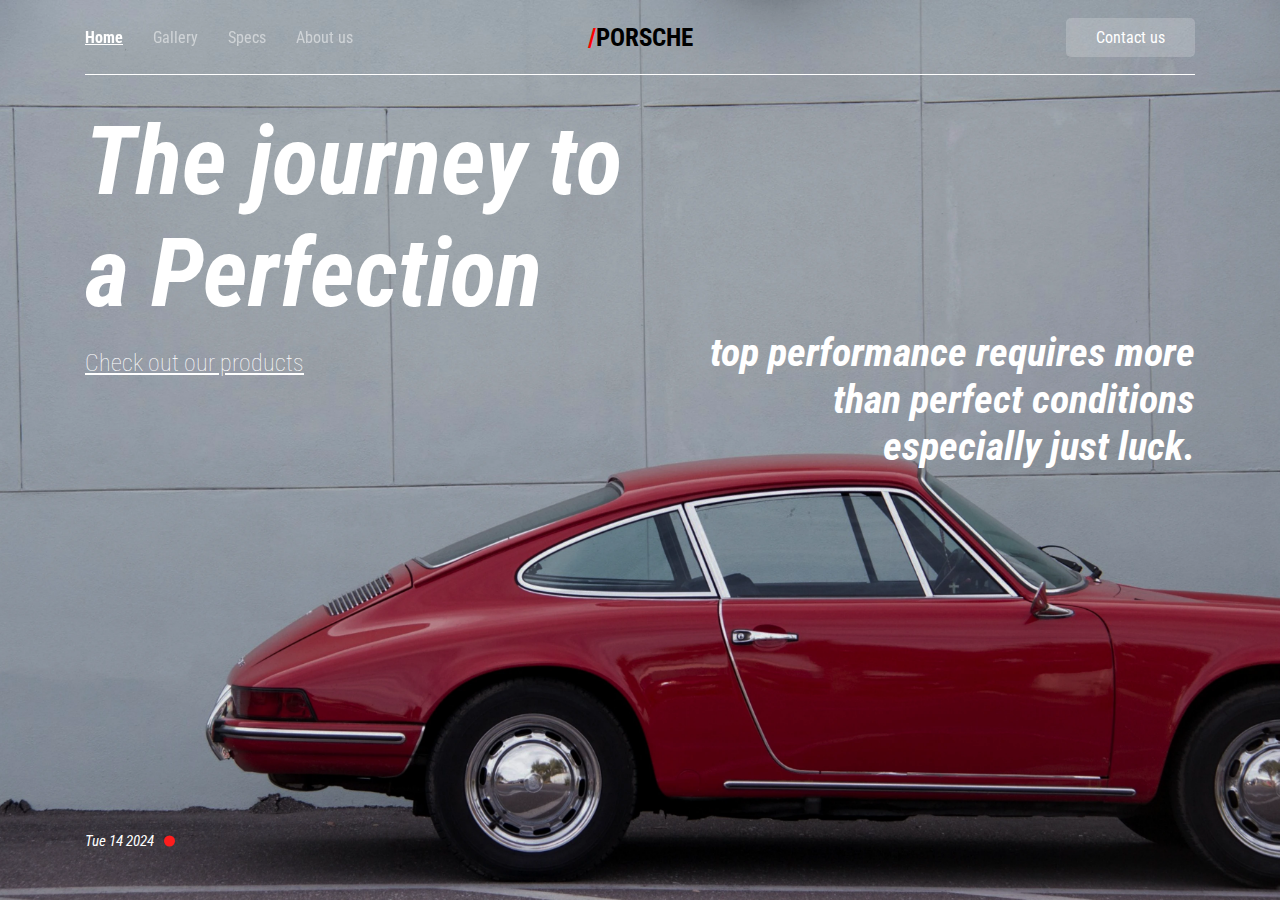
==== index.html @ 54b74046 "init project" ====
<!DOCTYPE html>
<html>
    <head>
        <meta charset="utf-8">
        <meta http-equiv="X-UA-Compatible" content="IE=edge">
        <title>Porsche</title>
        <meta name="viewport" content="width=device-width, initial-scale=1">
        <link rel="stylesheet" href="./styles/home.css">
        <link rel="shortcut icon" href="./assets/icons/porsche.ico" type="image/x-icon">
    </head>
    <body>
        <header>
            <nav>
                <div class="left-side">
                    <a href="#" class="nav-item active">Home</a>
                    <a href="./pages/gallery.html" class="nav-item">Gallery</a>
                    <a href="./pages/specs.html" class="nav-item">Specs</a>
                    <a href="./pages/about.html" class="nav-item">About us</a>
                </div>
                <div class="logo">
                    <a href="#"><span class="highlight">/</span>PORSCHE</a>
                </div>
                <div class="right-side">
                    <a href="./pages/contact.html"><button class="contact-button">Contact us</button></a>
                </div>
            </nav>
        </header>
        <main>
            <h1 class="main-text">The journey to a Perfection</h1>
            <div class="split-text">
                <a href="./pages/gallery.html">Check out our products</a>
                <h2 class="secondary-text">top performance requires more than perfect conditions especially just luck.</h2>
            </div>
        </main>
        <footer>
            <div id="date">Tue 14 2024</div>
            <img src="./assets/icons/Ellipse 1.svg" alt="live">
        </footer>
        <script src="./script.js" async defer></script>
    </body>
</html>
---- styles/home.css ----
@import url("./styles.css");

body {
    background-image: url("../assets/images/unsplash_H9mp1P1VUj4.webp");
    background-size: cover;
    background-repeat: no-repeat;
    background-attachment: fixed;
    background-position: bottom right;

    height: 100vh;
}

header {
    height: 75px;
    padding: 0 85px;
}

nav {
    display: flex;
    justify-content: space-between;
    align-items: center;

    height: 100%;
    font-size: 1.6rem;
    border-bottom: 1px solid #fff;
}

.left-side {
    display: flex;
    align-items: center;
    gap: 30px;
    width: calc(50% - 100px);
}

.right-side {
    display: flex;
    align-items: center;
    justify-content: end;
    width: calc(50% - 100px);
}

.nav-item {
    filter: opacity(50%);
    transition: filter .2s ease;

    &:hover {
        filter: opacity(100%);
    }
}

.nav-item.active {
    font-weight: bold;
    text-decoration: underline;

    filter: opacity(100%);
}

.logo {
    font-size: 2.5rem;
    font-weight: bold;

    & .highlight {
        color: red;
    }

    & > a {
        color: black;
    }
}

.contact-button {
    font-size: 1.6rem;
    padding: 10px 30px;
    border-radius: 5px;
    border: none;
    color: #fff;
    background: rgba(255, 255, 255, .2);
    transition: background .2s ease, color .2s ease;

    &:hover {
        background: rgba(255, 255, 255, .6);
        color: #000;
    }
}

main {
    margin-top: 30px;
    padding: var(--padding);
    color: #fff;
}

.main-text, .secondary-text {
    font-style: italic;
}

.main-text {
    font-size: 9.6rem;
    width: 560px;


}

.split-text {
    display: flex;
    justify-content: space-between;
    align-items: start;

    & a {
        font-weight: normal;
        font-size: 2.4rem;
        font-weight: lighter;
        margin-top: 20px;
        text-decoration: underline;
    }

    & .secondary-text {
        font-size: 4rem;
        text-align: right;
        width: 520px;
    }
}

footer {
    display: flex;
    gap: 10px;
    color: #fff;
    position: absolute;
    bottom: 0;
    padding: var(--padding);
    margin-bottom: 50px;
}

footer #date {
    font-size: 1.5rem;
    font-style: italic;
    font-weight: 400;
}
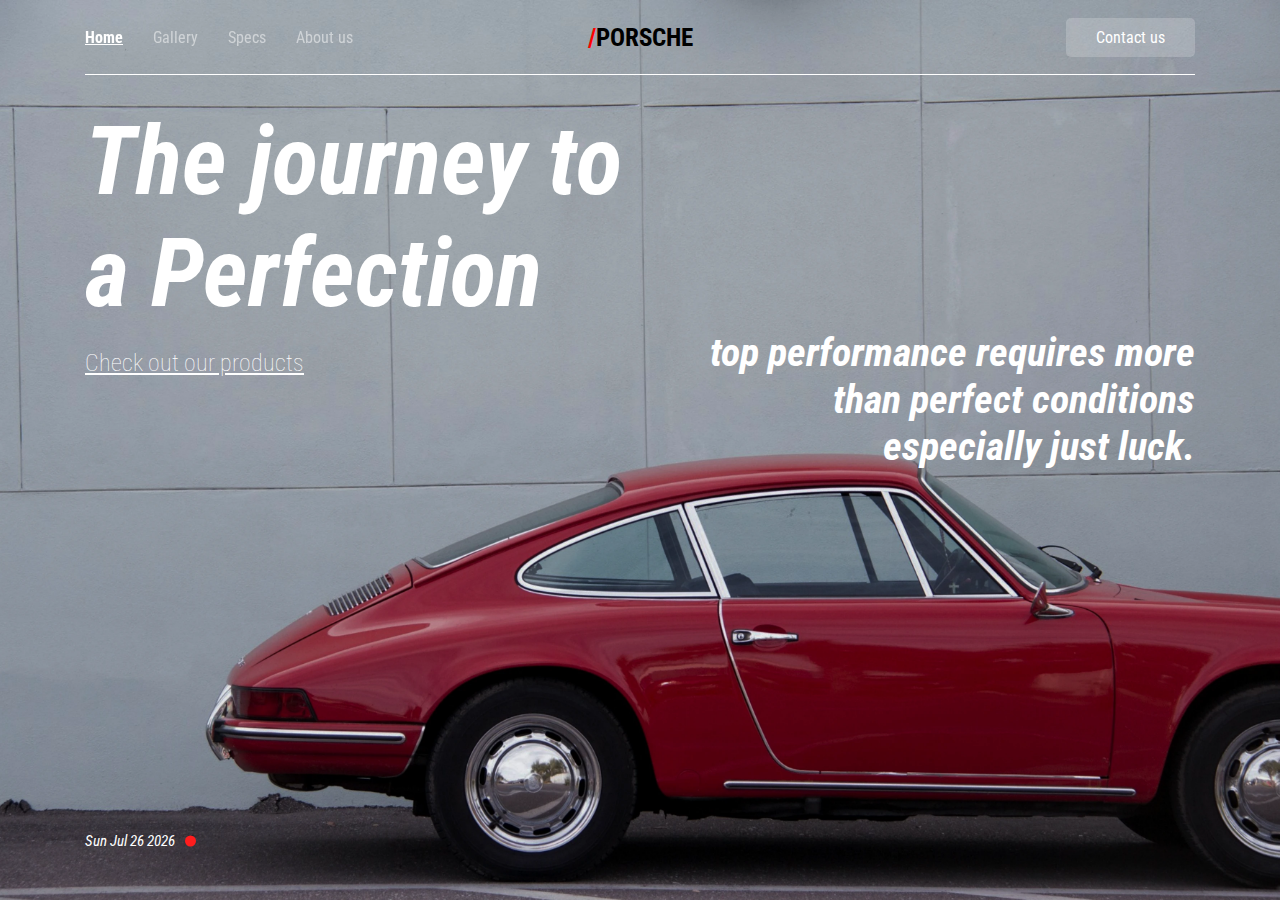
==== commit 360fba44: "fix date" ====
--- a/index.html
+++ b/index.html
@@ -33,9 +33,9 @@
             </div>
         </main>
         <footer>
-            <div id="date">Tue 14 2024</div>
+            <div id="date"></div>
             <img src="./assets/icons/Ellipse 1.svg" alt="live">
         </footer>
-        <script src="./script.js" async defer></script>
+        <script src="./script.js"></script>
     </body>
 </html>